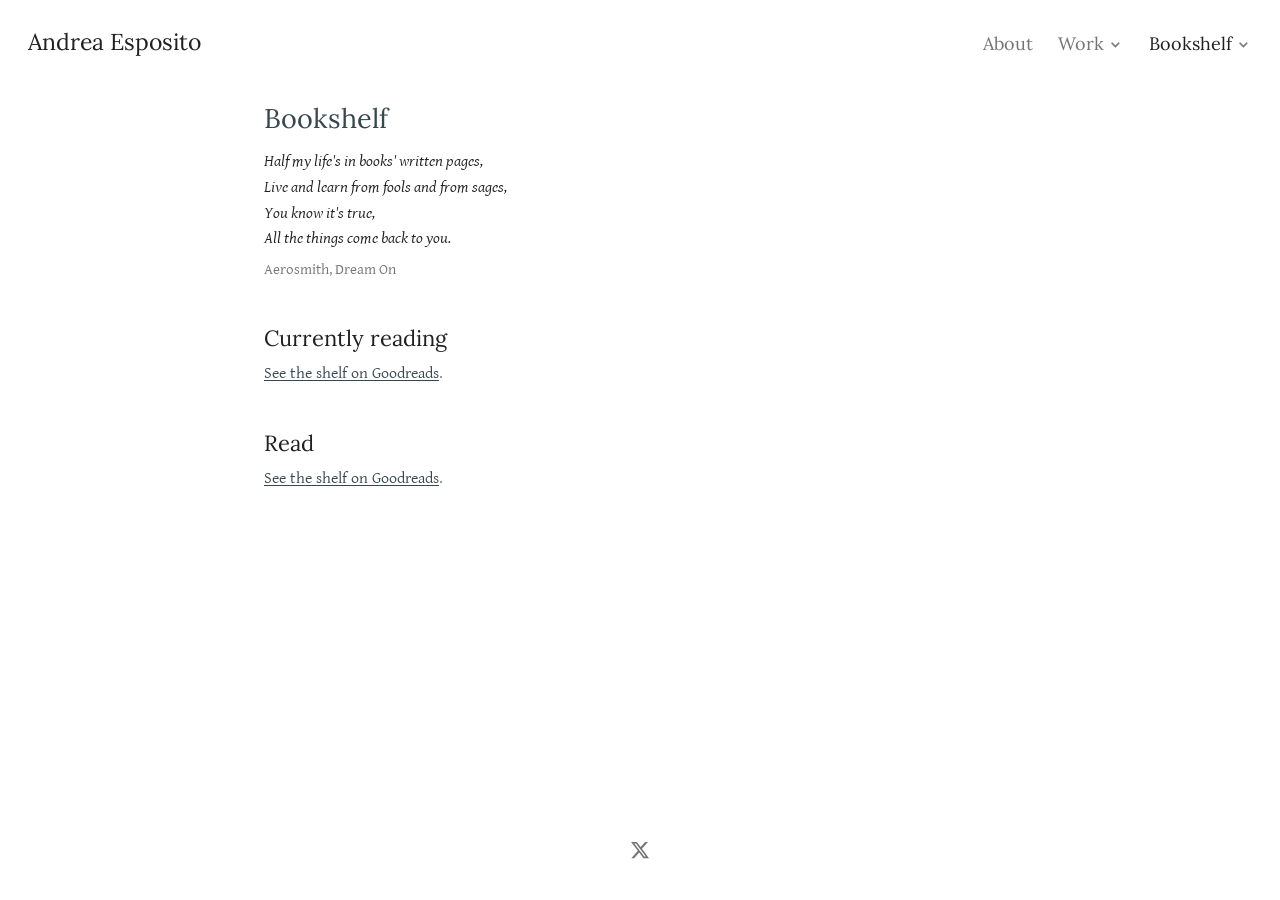
==== bookshelf/index.html @ ddad2031 "Rebuild the site: About, Work, Press, Hand analyses, Bookshelf, Favorite poetry Replaces the 2026 Fl" ====
<!doctype html>
<html lang="en">
<head>
<meta charset="utf-8">
<meta name="viewport" content="width=device-width, initial-scale=1">
<title>Bookshelf — Andrea Esposito</title>
<meta name="description" content="What Andrea Esposito is reading and has read, from Goodreads.">
<link rel="canonical" href="https://andrea-esposito.com/bookshelf/">
<link rel="icon" href="/assets/img/mark-64.png" type="image/png">
<link rel="apple-touch-icon" href="/assets/img/mark-256.png">
<link rel="stylesheet" href="/assets/css/site.css">
<meta property="og:type" content="website">
<meta property="og:title" content="Bookshelf — Andrea Esposito">
<meta property="og:description" content="What I'm reading and have read.">
<meta property="og:image" content="https://andrea-esposito.com/assets/img/andrea.jpg">
<meta name="twitter:card" content="summary">
<meta name="twitter:site" content="@aesposito0">
<!-- Google Analytics -->
<script async src="https://www.googletagmanager.com/gtag/js?id=G-R27CMF5WQ5"></script>
<script>window.dataLayer=window.dataLayer||[];function gtag(){dataLayer.push(arguments)}gtag('js',new Date());gtag('config','G-R27CMF5WQ5');</script>
</head>
<body>

<header id="head">
  <a class="name" href="/">Andrea Esposito</a>
  <nav>
    <a href="/">About</a>
    <div class="menu">
      <a href="/work/">Work</a>
      <button class="caret" type="button" aria-label="Show Work pages" aria-expanded="false"><svg viewBox="0 0 10 10" fill="none" stroke="currentColor" stroke-width="1.5" aria-hidden="true"><path d="M1.5 3.5 5 7l3.5-3.5"/></svg></button>
      <div class="sub">
        <a href="/work/">Work</a>
        <a href="/press/">Press and media</a>
        <a href="/hand-analyses/">Hand analyses</a>
      </div>
    </div>
    <div class="menu">
      <a href="/bookshelf/" aria-current="page">Bookshelf</a>
      <button class="caret" type="button" aria-label="Show Bookshelf pages" aria-expanded="false"><svg viewBox="0 0 10 10" fill="none" stroke="currentColor" stroke-width="1.5" aria-hidden="true"><path d="M1.5 3.5 5 7l3.5-3.5"/></svg></button>
      <div class="sub">
        <a href="/bookshelf/" aria-current="page">Bookshelf</a>
        <a href="/favorite-poetry/">Favorite poetry</a>
      </div>
    </div>
  </nav>
</header>

<main id="content" class="wrap">

  <h2 id="bookshelf">Bookshelf</h2>

  <p class="epigraph"><em>Half my life's in books' written pages,<br>
  Live and learn from fools and from sages,<br>
  You know it's true,<br>
  All the things come back to you.</em></p>
  <span class="meta">Aerosmith, Dream On</span>

  <!-- Both shelves come live from Goodreads: each script replaces the contents of its div. -->
  <h3 id="currently-reading">Currently reading</h3>
  <div id="gr_custom_widget_1719105719">
    <p class="muted"><a href="https://www.goodreads.com/review/list/78488924-andrea-esposito?shelf=currently-reading">See the shelf on Goodreads</a>.</p>
  </div>
  <script src="https://www.goodreads.com/review/custom_widget/78488924.Andrea's%20bookshelf:%20currently-reading?cover_position=left&cover_size=medium&num_books=5&order=a&shelf=currently-reading&show_author=1&show_cover=1&show_rating=0&show_review=0&show_tags=0&show_title=1&sort=date_added&widget_bg_color=FFFFFF&widget_bg_transparent=true&widget_border_width=1&widget_id=1719105719&widget_text_color=000000&widget_title_size=medium&widget_width=thin" charset="utf-8"></script>

  <h3 id="read">Read</h3>
  <div id="gr_grid_widget_1719103478">
    <p class="muted"><a href="https://www.goodreads.com/review/list/78488924-andrea-esposito?shelf=read&sort=date_read">See the shelf on Goodreads</a>.</p>
  </div>
  <script src="https://www.goodreads.com/review/grid_widget/78488924.Andrea's%20bookshelf:%20read?cover_size=medium&hide_link=true&hide_title=true&num_books=200&order=d&shelf=read&sort=date_read&widget_id=1719103478" charset="utf-8"></script>

</main>

<footer id="foot">
  <a href="https://x.com/aesposito0" aria-label="Andrea Esposito on X"><svg viewBox="0 0 24 24" fill="currentColor" aria-hidden="true"><path d="M18.244 2.25h3.308l-7.227 8.26 8.502 11.24H16.17l-5.214-6.817L4.99 21.75H1.68l7.73-8.835L1.254 2.25H8.08l4.713 6.231zm-1.161 17.52h1.833L7.084 4.126H5.117z"/></svg></a>
</footer>

<script src="/assets/js/menu.js" defer></script>
</body>
</html>
---- assets/css/site.css ----
/* andrea-esposito.com — one stylesheet, no build step.
   Lora for headings, Gentium Basic for text (both self-hosted). White page, always. */

@font-face { font-family: "Gentium Basic"; font-style: normal; font-weight: 400; font-display: swap; src: url("/assets/fonts/gentium-basic-regular.woff2") format("woff2"); }
@font-face { font-family: "Gentium Basic"; font-style: normal; font-weight: 700; font-display: swap; src: url("/assets/fonts/gentium-basic-bold.woff2") format("woff2"); }
@font-face { font-family: "Gentium Basic"; font-style: italic; font-weight: 400; font-display: swap; src: url("/assets/fonts/gentium-basic-italic.woff2") format("woff2"); }
@font-face { font-family: "Gentium Basic"; font-style: italic; font-weight: 700; font-display: swap; src: url("/assets/fonts/gentium-basic-bold-italic.woff2") format("woff2"); }
@font-face { font-family: "Lora"; font-style: normal; font-weight: 400 700; font-display: swap; src: url("/assets/fonts/lora-var-latin.woff2") format("woff2"); }
@font-face { font-family: "Lora"; font-style: italic; font-weight: 400 700; font-display: swap; src: url("/assets/fonts/lora-var-latin-italic.woff2") format("woff2"); }

:root {
  --bg: #fff;
  --text: #212121;
  --heading: #37474f;
  --link: #37474f;
  --link-hover: #000;
  --muted: #757575;
  --line: #e0e0e0;
  --head: "Lora", georgia, serif;
  --body: "Gentium Basic", "Gentium Book Basic", georgia, serif;
  --measure: 50em;
  color-scheme: light;
}

/* ---------- base ---------- */
*, *::before, *::after { box-sizing: border-box; }
body {
  margin: 0;
  min-height: 100vh;
  display: flex; flex-direction: column;
  background: var(--bg);
  color: var(--text);
  font-family: var(--body);
  font-size: 16px;
  line-height: 1.6;
}
img, video, iframe { max-width: 100%; }
img, video { height: auto; }
figure { margin: 0; }

h1, h2, h3 { font-family: var(--head); font-weight: 400; line-height: 1.3; }
h4 { line-height: 1.4; }
h2 { font-size: 27px; color: var(--heading); margin: 2.2em 0 0.5em; }
h3 { font-size: 22px; color: var(--text); margin: 1.9em 0 0.4em; }
h3 .when { font-family: var(--body); font-size: 16px; color: var(--muted); margin-left: 0.3em; }
p, ul, ol { margin: 0 0 1em; }
ul { padding-left: 1.4em; }
li { margin-bottom: 0.3em; }

a { color: var(--link); text-decoration: underline; text-underline-offset: 0.12em; }
a:hover { color: var(--link-hover); }
strong, b { font-weight: 700; }
.muted, figcaption { color: var(--muted); }
figcaption { font-size: 15px; }

.wrap { max-width: var(--measure); margin: 0 auto; padding: 0 1.5rem; width: 100%; }

/* ---------- header: name top-left, sections top-right ---------- */
#head {
  display: flex; align-items: baseline; justify-content: space-between; gap: 1rem;
  padding: 1.5rem 1.75rem 2.5rem;
  font-family: var(--head);
}
#head .name { font-size: 23px; color: var(--text); text-decoration: none; }
#head nav { display: flex; align-items: baseline; gap: 1.6rem; font-size: 18px; }
#head nav a { text-decoration: none; color: var(--muted); }
#head nav a:hover, #head nav a[aria-current] { color: var(--text); }

/* Work: a link, plus a caret that opens the sub-pages */
.menu { position: relative; display: inline-flex; align-items: baseline; gap: 0.15rem; }
.menu .caret {
  border: 0; background: none; padding: 0 0.2rem; margin: 0;
  color: var(--muted); font: inherit; font-size: 0.8em; cursor: pointer; line-height: 1;
}
.menu .caret:hover, .menu:hover .caret, .menu.open .caret { color: var(--text); }
.menu .caret svg { display: block; width: 0.75em; height: 0.75em; transition: transform 0.15s; }
.menu.open .caret svg { transform: rotate(180deg); }
.menu .sub {
  display: none; position: absolute; top: 100%; left: 0; z-index: 10;
  flex-direction: column; gap: 0.2rem;
  padding: 0.35rem 0 0.5rem; background: var(--bg);
  font-size: 15px; white-space: nowrap;
}
.menu:last-child .sub { left: auto; right: 0; }
.menu:hover .sub, .menu:focus-within .sub, .menu.open .sub { display: flex; }

@media (max-width: 600px) {
  #head { padding: 1.25rem 1rem 2rem; }
  #head .name { font-size: 18px; white-space: nowrap; }
  #head nav { font-size: 15px; gap: 0.9rem; }
  .menu .sub { font-size: 14px; }
}

/* ---------- content ---------- */
#content { flex: 1; }
#content > h2:first-child { margin-top: 0; }

/* centred media: videos, embeds, stills */
.embed { display: flex; flex-direction: column; align-items: center; margin: 1.75em 0; }
.embed video, .embed img, .embed iframe { display: block; }
.embed figcaption { margin-top: 0.5em; text-align: center; max-width: 34em; }
.embed.portrait video { width: 504px; max-width: 100%; aspect-ratio: 3 / 4; object-fit: cover; }
.embed.wide video, .embed iframe { width: 560px; max-width: 100%; aspect-ratio: 16 / 9; height: auto; border: 0; }
.embed img { width: 100%; max-width: 640px; }
.embed.tall img { max-width: 440px; }
.embed .twitter-tweet { margin: 0; }
.twitter-tweet-rendered { zoom: 0.8; }   /* X sets ~20px inside its iframe; bring it down to the text size */

/* ---------- long pages: jump links, dated articles ---------- */
.jump { list-style: none; padding: 0; margin: -0.5em 0 0; font-size: 15px; }
.jump li { margin: 0 0 0.35em; }
.jump a { text-decoration: none; color: var(--muted); }
.jump a:hover { color: var(--text); text-decoration: underline; }
.meta { display: block; font-size: 15px; color: var(--muted); margin: -0.4em 0 1.2em; }
.meta a { color: inherit; }
article { margin-top: 3em; padding-top: 2.5em; border-top: 1px solid var(--line); }
article h3 { margin-top: 0; }
h4 { font-family: var(--body); font-size: 16px; font-weight: 700; margin: 1.6em 0 0.3em; }
h4 + p, h4 + ul { margin-top: 0; }

/* ---------- library ---------- */
.epigraph { margin-bottom: 0.4em; }
.epigraph + .meta { margin: 0 0 1.5em; }

/* Goodreads "currently reading" widget (custom_widget). Its script replaces the div's contents
   with these classes; the header and the Goodreads logo are hidden. */
.gr_custom_header_1719105719, .gr_custom_container_1719105719 center, .gr_custom_container_1719105719 br { display: none; }
.gr_custom_container_1719105719 { display: grid; grid-template-columns: repeat(auto-fill, minmax(260px, 1fr)); gap: 1.25em; margin: 1em 0 0; }
.gr_custom_each_container_1719105719 { display: grid; grid-template-columns: 98px minmax(0, 1fr); grid-template-rows: auto 1fr; column-gap: 1em; align-items: start; }
.gr_custom_book_container_1719105719 { grid-row: 1 / 3; }
.gr_custom_book_container_1719105719 img { display: block; width: 98px; }
.gr_custom_title_1719105719 a { text-decoration: none; }
.gr_custom_title_1719105719 a:hover { text-decoration: underline; }
.gr_custom_author_1719105719 { font-size: 15px; color: var(--muted); }
.gr_custom_author_1719105719 a { color: inherit; text-decoration: none; }

/* Goodreads "read" shelf (grid_widget): just covers */
.gr_grid_container { display: grid; grid-template-columns: repeat(auto-fill, minmax(88px, 1fr)); gap: 10px; margin: 1em 0 0; }
.gr_grid_book_container a { display: block; }
.gr_grid_book_container img { display: block; width: 100%; aspect-ratio: 2 / 3; object-fit: cover; }
#gr_custom_widget_1719105719 noscript, #gr_grid_widget_1719103478 noscript { display: none; }

/* quotes */
.quote { margin-top: 2.5em; }
.quote h4 { font-family: var(--head); font-weight: 400; font-size: 20px; margin: 0 0 0.1em; }
.quote .meta { margin: 0 0 0.8em; }
.quote p { margin-bottom: 0.9em; }
.quote > :last-child { margin-bottom: 0; }

/* ---------- about: text, then the photo ---------- */
.about h2 { margin-top: 0; }
.about img { width: 100%; display: block; margin-top: 2em; }

/* ---------- footer: just X ---------- */
#foot { display: flex; justify-content: center; padding: 3rem 1.5rem 2.5rem; }
#foot a { color: var(--muted); display: block; line-height: 0; }
#foot a:hover { color: var(--text); }
#foot svg { width: 20px; height: 20px; display: block; }

/* ---------- print ---------- */
@media print {
  #head nav, #foot, video, iframe { display: none; }
  body { font-size: 11pt; }
  a { color: #000; text-decoration: none; }
}
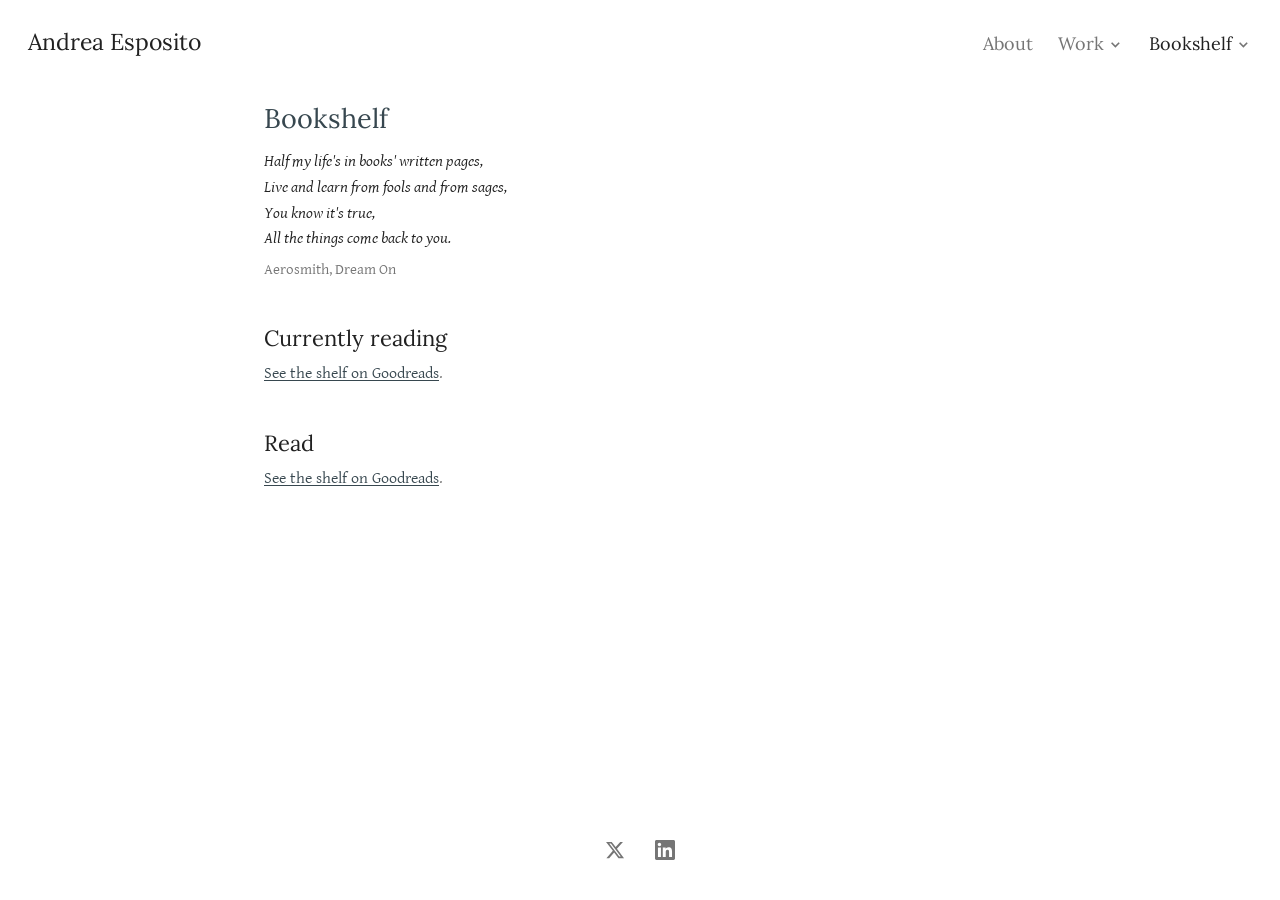
==== commit 49e16f3f: "Links, LinkedIn icon, and the old "ae" favicon - About: "designing a robotic hand at Foundation" now" ====
--- a/bookshelf/index.html
+++ b/bookshelf/index.html
@@ -6,8 +6,8 @@
 <title>Bookshelf — Andrea Esposito</title>
 <meta name="description" content="What Andrea Esposito is reading and has read, from Goodreads.">
 <link rel="canonical" href="https://andrea-esposito.com/bookshelf/">
-<link rel="icon" href="/assets/img/mark-64.png" type="image/png">
-<link rel="apple-touch-icon" href="/assets/img/mark-256.png">
+<link rel="icon" href="/assets/img/ae-64.png" type="image/png">
+<link rel="apple-touch-icon" href="/assets/img/ae-256.png">
 <link rel="stylesheet" href="/assets/css/site.css">
 <meta property="og:type" content="website">
 <meta property="og:title" content="Bookshelf — Andrea Esposito">
@@ -72,6 +72,7 @@
 
 <footer id="foot">
   <a href="https://x.com/aesposito0" aria-label="Andrea Esposito on X"><svg viewBox="0 0 24 24" fill="currentColor" aria-hidden="true"><path d="M18.244 2.25h3.308l-7.227 8.26 8.502 11.24H16.17l-5.214-6.817L4.99 21.75H1.68l7.73-8.835L1.254 2.25H8.08l4.713 6.231zm-1.161 17.52h1.833L7.084 4.126H5.117z"/></svg></a>
+  <a href="https://www.linkedin.com/in/aesposito0/" aria-label="Andrea Esposito on LinkedIn"><svg viewBox="0 0 24 24" fill="currentColor" aria-hidden="true"><path d="M20.447 20.452h-3.554v-5.569c0-1.328-.027-3.037-1.852-3.037-1.853 0-2.136 1.445-2.136 2.939v5.667H9.351V9h3.414v1.561h.046c.477-.9 1.637-1.85 3.37-1.85 3.601 0 4.267 2.37 4.267 5.455v6.286zM5.337 7.433c-1.144 0-2.063-.926-2.063-2.065 0-1.138.92-2.063 2.063-2.063 1.14 0 2.064.925 2.064 2.063 0 1.139-.925 2.065-2.064 2.065zm1.782 13.019H3.555V9h3.564v11.452zM22.225 0H1.771C.792 0 0 .774 0 1.729v20.542C0 23.227.792 24 1.771 24h20.451C23.2 24 24 23.227 24 22.271V1.729C24 .774 23.2 0 22.222 0h.003z"/></svg></a>
 </footer>
 
 <script src="/assets/js/menu.js" defer></script>
--- a/assets/css/site.css
+++ b/assets/css/site.css
@@ -152,7 +152,7 @@
 .about img { width: 100%; display: block; margin-top: 2em; }
 
 /* ---------- footer: just X ---------- */
-#foot { display: flex; justify-content: center; padding: 3rem 1.5rem 2.5rem; }
+#foot { display: flex; justify-content: center; gap: 1.9rem; padding: 3rem 1.5rem 2.5rem; }
 #foot a { color: var(--muted); display: block; line-height: 0; }
 #foot a:hover { color: var(--text); }
 #foot svg { width: 20px; height: 20px; display: block; }
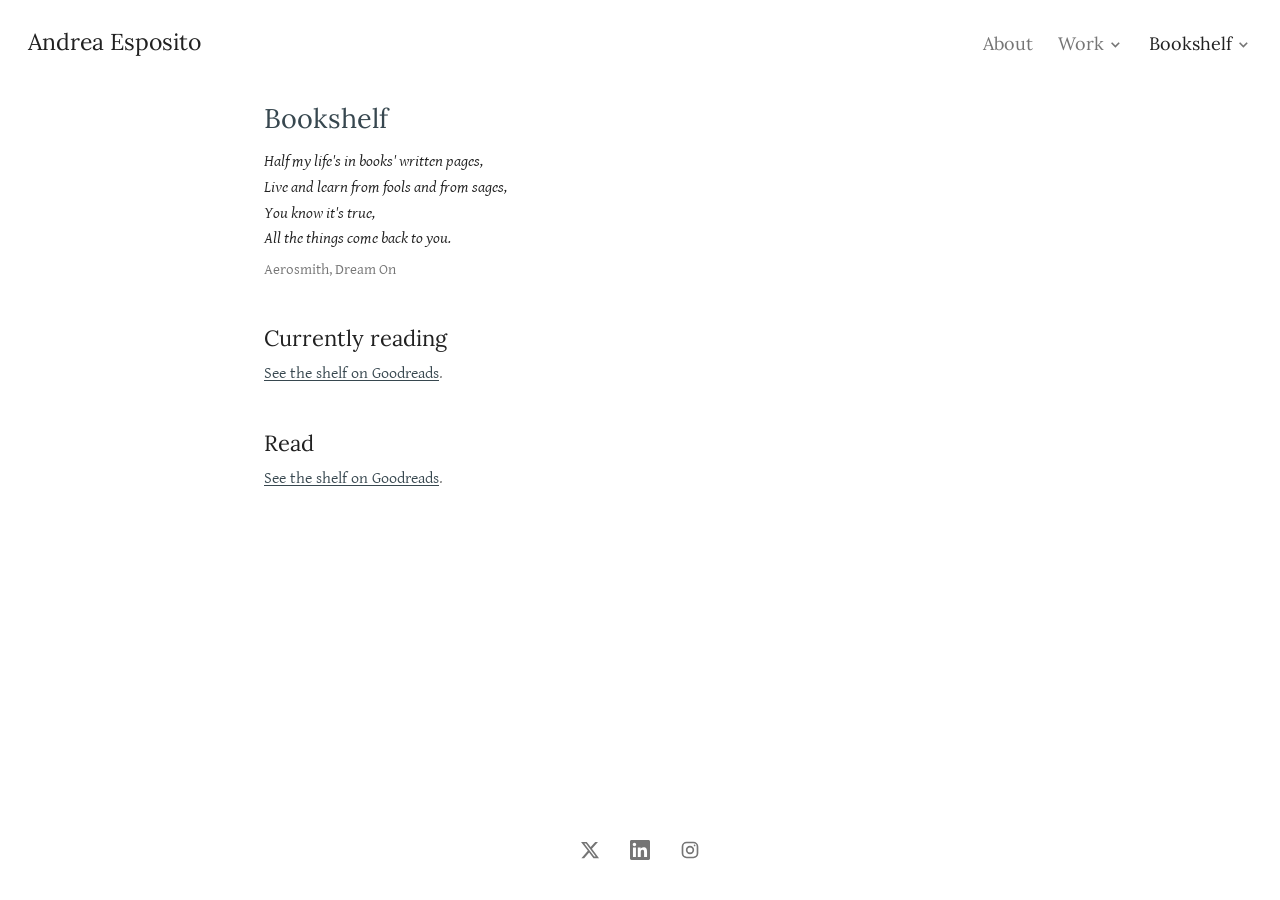
==== commit aba61e18: "Add Unitree hand analysis and Instagram footer links" ====
--- a/bookshelf/index.html
+++ b/bookshelf/index.html
@@ -4,17 +4,10 @@
 <meta charset="utf-8">
 <meta name="viewport" content="width=device-width, initial-scale=1">
 <title>Bookshelf — Andrea Esposito</title>
-<meta name="description" content="What Andrea Esposito is reading and has read, from Goodreads.">
 <link rel="canonical" href="https://andrea-esposito.com/bookshelf/">
 <link rel="icon" href="/assets/img/ae-64.png" type="image/png">
 <link rel="apple-touch-icon" href="/assets/img/ae-256.png">
 <link rel="stylesheet" href="/assets/css/site.css">
-<meta property="og:type" content="website">
-<meta property="og:title" content="Bookshelf — Andrea Esposito">
-<meta property="og:description" content="What I'm reading and have read.">
-<meta property="og:image" content="https://andrea-esposito.com/assets/img/andrea.jpg">
-<meta name="twitter:card" content="summary">
-<meta name="twitter:site" content="@aesposito0">
 <!-- Google Analytics -->
 <script async src="https://www.googletagmanager.com/gtag/js?id=G-R27CMF5WQ5"></script>
 <script>window.dataLayer=window.dataLayer||[];function gtag(){dataLayer.push(arguments)}gtag('js',new Date());gtag('config','G-R27CMF5WQ5');</script>
@@ -73,6 +66,7 @@
 <footer id="foot">
   <a href="https://x.com/aesposito0" aria-label="Andrea Esposito on X"><svg viewBox="0 0 24 24" fill="currentColor" aria-hidden="true"><path d="M18.244 2.25h3.308l-7.227 8.26 8.502 11.24H16.17l-5.214-6.817L4.99 21.75H1.68l7.73-8.835L1.254 2.25H8.08l4.713 6.231zm-1.161 17.52h1.833L7.084 4.126H5.117z"/></svg></a>
   <a href="https://www.linkedin.com/in/aesposito0/" aria-label="Andrea Esposito on LinkedIn"><svg viewBox="0 0 24 24" fill="currentColor" aria-hidden="true"><path d="M20.447 20.452h-3.554v-5.569c0-1.328-.027-3.037-1.852-3.037-1.853 0-2.136 1.445-2.136 2.939v5.667H9.351V9h3.414v1.561h.046c.477-.9 1.637-1.85 3.37-1.85 3.601 0 4.267 2.37 4.267 5.455v6.286zM5.337 7.433c-1.144 0-2.063-.926-2.063-2.065 0-1.138.92-2.063 2.063-2.063 1.14 0 2.064.925 2.064 2.063 0 1.139-.925 2.065-2.064 2.065zm1.782 13.019H3.555V9h3.564v11.452zM22.225 0H1.771C.792 0 0 .774 0 1.729v20.542C0 23.227.792 24 1.771 24h20.451C23.2 24 24 23.227 24 22.271V1.729C24 .774 23.2 0 22.222 0h.003z"/></svg></a>
+  <a href="https://www.instagram.com/ch.brons/" aria-label="Andrea Esposito on Instagram"><svg viewBox="0 0 24 24" fill="none" stroke="currentColor" stroke-width="2" aria-hidden="true"><rect x="3" y="3" width="18" height="18" rx="5"/><circle cx="12" cy="12" r="4"/><circle cx="17.5" cy="6.5" r="1" fill="currentColor" stroke="none"/></svg></a>
 </footer>
 
 <script src="/assets/js/menu.js" defer></script>
--- a/assets/css/site.css
+++ b/assets/css/site.css
@@ -151,7 +151,7 @@
 .about h2 { margin-top: 0; }
 .about img { width: 100%; display: block; margin-top: 2em; }
 
-/* ---------- footer: just X ---------- */
+/* ---------- footer: social links ---------- */
 #foot { display: flex; justify-content: center; gap: 1.9rem; padding: 3rem 1.5rem 2.5rem; }
 #foot a { color: var(--muted); display: block; line-height: 0; }
 #foot a:hover { color: var(--text); }
